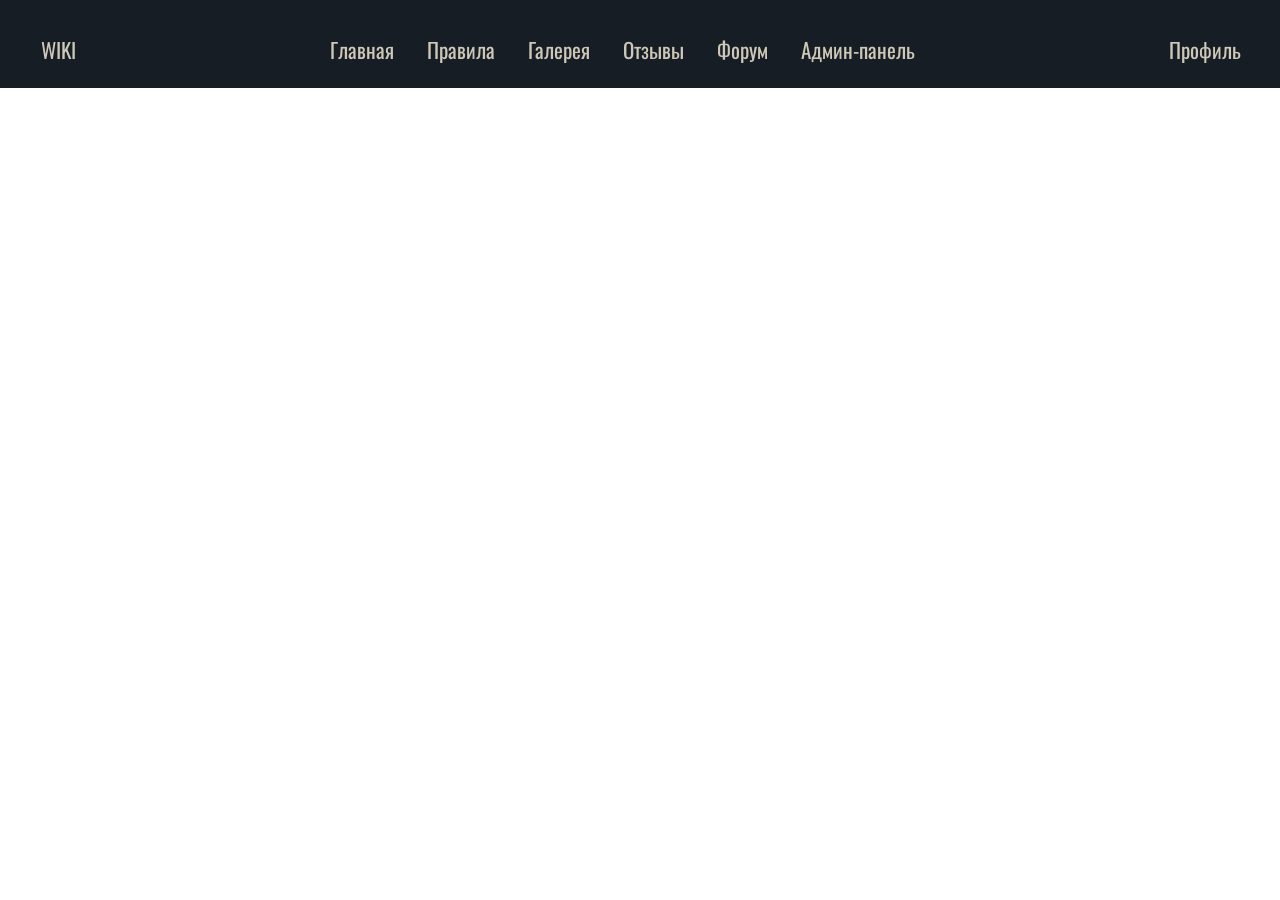
==== index.html @ d4fa2f05 "unfinished site" ====
<!DOCTYPE html>
<html lang="en">

<head>
    <meta charset="UTF-8">
    <meta name="viewport" content="width=device-width, initial-scale=1.0">
    <title>Wiki Зомби в доме</title>
    <link rel="shortcut icon" href="images/favicon.ico" type="image/x-icon">
    <link rel="stylesheet" href="styles/styles.css">
    <link rel="preconnect" href="https://fonts.googleapis.com">
    <link rel="preconnect" href="https://fonts.gstatic.com" crossorigin>
    <link
        href="https://fonts.googleapis.com/css2?family=Inter:ital,opsz,wght@0,14..32,100..900;1,14..32,100..900&family=Noto+Sans:ital,wght@0,100..900;1,100..900&family=Oswald:wght@200..700&display=swap"
        rel="stylesheet">
</head>

<body>
    <header class="header-container">
        <div class="header-style">
            <div>
                <a>WIKI</a>
            </div>
            <div class="nav">
                <a href="index.html" target="_blank">Главная</a>
                <a>Правила</a>
                <a>Галерея</a>
                <a>Отзывы</a>
                <a>Форум</a>
                <a>Админ-панель</a>
            </div>
            <div>
                <a>Профиль</a>
            </div>
        </div>
    </header>

    <div>
        <div>
            <div>
                
            </div>
        </div>
    </div>

    <div>

    </div>

</body>

</html>
---- styles/styles.css ----
* {
    margin: 0;
    padding: 0;
    box-sizing: border-box;
    font-family: "Oswald", sans-serif;
    font-optical-sizing: auto;
    font-style: normal;
}

.header-container{
    background-color: #171d25;
    color: #b8b6b4;
    padding-top: 10px;
}

.header-style {
    margin: auto;
    height: 78px;
    display: flex;
    justify-content: space-between;
    align-items: center;
    padding-left: 41px;
    padding-right: 39px;
}

.nav {
    display: flex;
    align-items: center;
    gap: 33px;
}

.header-style a {
    text-decoration: none;
    color: #CDC8B7;
    font-size: 21px;
}

.nav a:hover {
    color: #BD7436;
    text-decoration: underline;
}
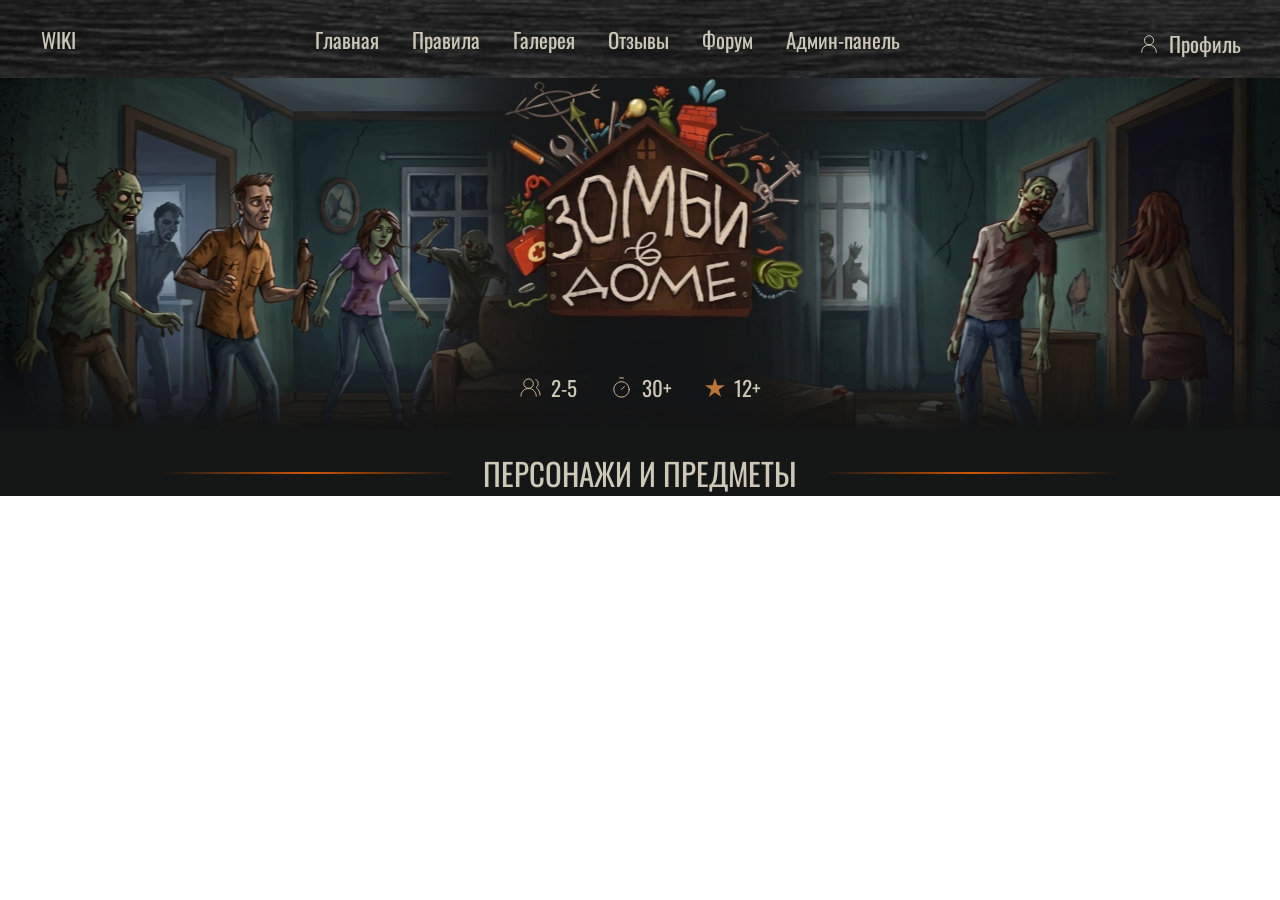
==== commit 8a544fba: "added header" ====
--- a/index.html
+++ b/index.html
@@ -29,21 +29,29 @@
                 <a>Админ-панель</a>
             </div>
             <div>
-                <a>Профиль</a>
+                <a class="icon"><img src="images/user-round.svg">Профиль</a>
             </div>
         </div>
     </header>
 
-    <div>
-        <div>
-            <div>
-                
+    <div class="shoulder-container">
+        <div class="shoulder-style">
+            <div class="shoulder-a">
+                <a><img src="images/users-round.svg">2-5</a>
+                <a><img src="images/timer.svg">30+</a>
+                <a><img src="images/age.svg">12+</a>
             </div>
         </div>
     </div>
 
-    <div>
-
+    <div class="body-container">
+        <div class="body-base">
+            <div class="body-style-one">
+                <div class="line"></div>
+                <a>ПЕРСОНАЖИ И ПРЕДМЕТЫ</a>
+                <div class="line"></div>
+            </div>
+        </div>
     </div>
 
 </body>
--- a/styles/styles.css
+++ b/styles/styles.css
@@ -8,12 +8,14 @@
 }
 
 .header-container{
-    background-color: #171d25;
-    color: #b8b6b4;
-    padding-top: 10px;
-}
+    background-image: url("../images/tree.png");
+    background-size: cover;
+    background-position: center;
+} 
 
 .header-style {
+    max-width: 1289px;
+    width:100%;
     margin: auto;
     height: 78px;
     display: flex;
@@ -38,4 +40,77 @@
 .nav a:hover {
     color: #BD7436;
     text-decoration: underline;
-}+}
+
+.icon {
+    display: inline-flex;
+    align-items: center;
+    gap: 9px;
+    margin-top: 10px;
+}
+
+.shoulder-container {
+    background-image: url("../images/background.svg");
+    background-size: cover;
+    background-position: center;
+}
+
+.shoulder-style {
+    display: flex;
+    height: 352px;
+    max-width: 1200px;
+    width: 100%;
+    margin: 0 auto;
+    padding-top: 256px;
+    text-align: center;
+    justify-content: center;
+}
+
+.shoulder-a{
+    display: flex;
+    align-items: center;
+    gap: 33px;
+}
+
+.shoulder-a a {
+    text-decoration: none;
+    color: #CDC8B7;
+    font-size: 21px;
+    display: inline-flex;
+    align-items: center;
+    gap: 9px;
+    margin-top: 10px;
+}
+
+.body-container {
+    background-color: #151616;
+    color: #CDC8B7;
+    padding-top: 20px;
+}
+
+.body-base {
+    display:flex;
+    height: 100%;
+    width: 100%;
+    justify-content: center;
+    font-size: 31px
+}
+
+.body-style-one {
+    display: flex;
+    justify-content: center;
+    align-items: center;
+    width: 100%;
+    max-width: 974px;
+    gap:27px;
+}
+
+.line {
+    display: flex;
+    width: 100%;
+    max-width: 295px;
+    height: 2px;
+    background: linear-gradient(to right, rgba(255, 102, 0, 0) 0%, rgba(255, 102, 0, 0.8) 50%, rgba(255, 102, 0, 0) 100%);
+    margin: 20px 0px;
+}
+
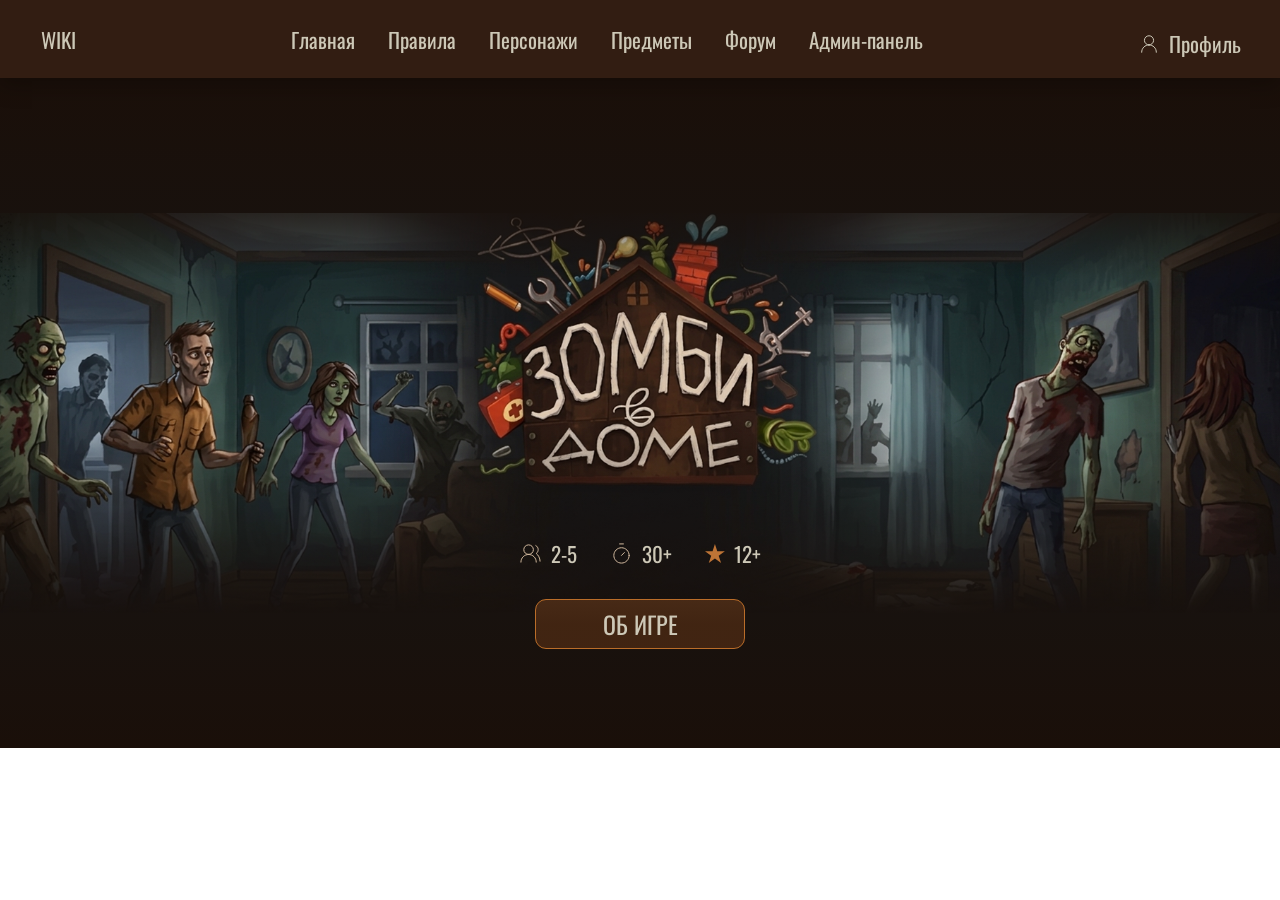
==== commit a356f962: "added admin.html," ====
--- a/index.html
+++ b/index.html
@@ -21,12 +21,12 @@
                 <a>WIKI</a>
             </div>
             <div class="nav">
-                <a href="index.html" target="_blank">Главная</a>
+                <a href="index.html" target="_self">Главная</a>
                 <a>Правила</a>
-                <a>Галерея</a>
-                <a>Отзывы</a>
+                <a>Персонажи</a>
+                <a>Предметы</a>
                 <a>Форум</a>
-                <a>Админ-панель</a>
+                <a href="admin.html" target="_self">Админ-панель</a>
             </div>
             <div>
                 <a class="icon"><img src="images/user-round.svg">Профиль</a>
@@ -36,20 +36,17 @@
 
     <div class="shoulder-container">
         <div class="shoulder-style">
-            <div class="shoulder-a">
-                <a><img src="images/users-round.svg">2-5</a>
-                <a><img src="images/timer.svg">30+</a>
-                <a><img src="images/age.svg">12+</a>
-            </div>
-        </div>
-    </div>
-
-    <div class="body-container">
-        <div class="body-base">
-            <div class="body-style-one">
-                <div class="line"></div>
-                <a>ПЕРСОНАЖИ И ПРЕДМЕТЫ</a>
-                <div class="line"></div>
+            <div>
+                <div class="shoulder-a">
+                    <a><img src="images/users-round.svg">2-5</a>
+                    <a><img src="images/timer.svg">30+</a>
+                    <a><img src="images/age.svg">12+</a>
+                </div>
+                <div class="shoulder-button">
+                    <button type="button">
+                        <span>ОБ ИГРЕ</span>
+                    </button>
+                </div>
             </div>
         </div>
     </div>
--- a/styles/styles.css
+++ b/styles/styles.css
@@ -5,12 +5,14 @@
     font-family: "Oswald", sans-serif;
     font-optical-sizing: auto;
     font-style: normal;
+    
 }
 
 .header-container{
-    background-image: url("../images/tree.png");
-    background-size: cover;
-    background-position: center;
+    background-color: #321d12;
+    box-shadow: 0 8px 20px rgba(0, 0, 0, 0.25);
+    position: relative;
+    z-index: 1;
 } 
 
 .header-style {
@@ -50,20 +52,33 @@
 }
 
 .shoulder-container {
-    background-image: url("../images/background.svg");
-    background-size: cover;
-    background-position: center;
+    background-color: #151616;
+    background-image: 
+        linear-gradient(
+            to bottom,
+            #1A0F09 0%,
+            rgba(26, 15, 9, 0.7) 20%,
+            transparent 30%
+        ),
+        linear-gradient(
+            to bottom,
+            transparent 50%,
+            rgba(26, 15, 9, 0.4) 70%,
+            #1A0F09 100%
+        ),
+        url("../images/background.png");
+    background-size: 115% auto;
+    background-position: 55% center;
+    background-repeat: no-repeat;
 }
 
 .shoulder-style {
     display: flex;
-    height: 352px;
-    max-width: 1200px;
-    width: 100%;
-    margin: 0 auto;
-    padding-top: 256px;
-    text-align: center;
-    justify-content: center;
+    max-height: 100%;
+    height: 670px;
+    max-width: 100%;
+    justify-content: center;
+    padding-top: 450px;
 }
 
 .shoulder-a{
@@ -81,6 +96,249 @@
     gap: 9px;
     margin-top: 10px;
 }
+
+.shoulder-button {
+    display: flex;
+    justify-content: center;
+    padding-top: 30px;
+    text-align: center;
+}
+
+.shoulder-button button {
+    display: inline-flex;
+    background: linear-gradient( rgba(83, 48, 24, 0.8) 0%, rgba(75, 41, 19, 0.8) 50%);
+    width: 210px;
+    height: 50px;
+    align-items: center;
+    justify-content: center;
+    border-color: #3d240e;
+    border-radius: 11px;
+    border: 1px solid #ba6d29;
+    transition: box-shadow 0.3s ease, border-color 0.3s ease;
+}
+
+.shoulder-button button:hover {
+    border-color: #BD7436;
+    box-shadow:
+        0 0 5px #BD7436,
+        0 0 12px rgba(189, 116, 54, 0.6),
+        0 0 20px rgba(189, 116, 54, 0.3);
+}
+
+.shoulder-button span {
+    text-decoration: none;
+    color: #CDC8B7;
+    font-size: 24px;
+}
+
+.shoulder-button span:hover {
+    color: #BD7436;
+    text-decoration:dashed;
+}
+
+
+
+.admin-container {
+    background: #1A0F09;
+    color: #CDC8B7;
+    padding-top: 10px;
+    width: 100%;
+    max-width: none;
+    min-height: 100vh;
+}
+
+.admin-title {
+    display: flex;
+    align-items: center;
+    justify-content: center;
+    gap: 25px;
+    margin-bottom: 15px;
+
+    color: #BD7436;
+    font-size: 32px;
+    font-weight: 500px;
+    text-transform: uppercase;
+    text-align: center;
+}
+
+.admin-title::before,
+.admin-title::after {
+    content: "";
+    height: 2px;
+    flex: 1;
+
+    background: linear-gradient(
+        to right,
+        transparent,
+        #BD7436
+    );
+}
+
+.admin-title::after {
+    background: linear-gradient(
+        to left,
+        transparent,
+        #BD7436
+    );
+}
+
+.admin-content {
+    display: grid;
+    grid-template-columns: minmax(0, 1fr) 270px;
+    gap: 100px;
+    align-items: start;
+    padding-left: 50px;
+    padding-right: 35px;
+}
+
+.table-container {
+    width: 100%;
+    overflow-x: auto;
+    border-radius: 10px 10px 0 0;
+}
+
+.admin-table {
+    width: 100%;
+    border-collapse: collapse;
+    text-align: left;
+    font-size: 21px;
+}
+
+.admin-table th {
+    background-color: #414141;
+    color: #CDC8B7;
+    font-weight: 500;
+    height: 78px;
+    padding: 15px 20px;
+    white-space: nowrap;
+}
+
+.admin-table td {
+    height: 67px;
+    padding: 12px 20px;
+    white-space: nowrap;
+}
+
+.admin-table tbody tr:nth-child(odd) {
+    background-color: rgba(55, 57, 60, 0.85);
+}
+
+.admin-table tbody tr:nth-child(even) {
+    background-color: rgba(26, 26, 26, 0.55);
+}
+
+.admin-table tbody tr {
+    transition: background-color 0.3s ease;
+}
+
+.admin-table tbody tr:hover {
+    background-color: rgba(105, 75, 48, 0.65);
+}
+
+.actions {
+    display: flex;
+    align-items: center;
+    gap: 12px;
+}
+
+.action-button {
+    width: 44px;
+    height: 44px;
+    border: none;
+    border-radius: 50%;
+    background-color: #292522;
+    color: #CDC8B7;
+    font-size: 25px;
+    cursor: pointer;
+    box-shadow: 0 0 12px rgba(189, 116, 54, 0.4);
+    transition: all 0.3s ease;
+}
+
+.action-button:hover {
+    color: #BD7436;
+    box-shadow: 0 0 18px rgba(189, 116, 54, 0.9);
+}
+
+.add-panel {
+    width: 270px;
+    padding: 15px 20px 20px;
+    background: linear-gradient(
+        135deg,
+        #493126,
+        #241711
+    );
+    border: 2px solid #76513A;
+    border-radius: 12px;
+    box-shadow:
+        0 0 12px rgba(0, 0, 0, 0.7),
+        inset 0 0 10px rgba(189, 116, 54, 0.1);
+}
+
+.add-panel h2 {
+    font-size: 23px;
+    line-height: 1.2;
+    font-weight: 500;
+    margin-bottom: 8px;
+}
+
+.add-panel label {
+    display: block;
+    font-size: 19px;
+    margin-top: 8px;
+    margin-bottom: 3px;
+}
+
+.add-panel input,
+.add-panel select {
+    width: 100%;
+    height: 37px;
+    background-color: #292522;
+    color: #CDC8B7;
+    border: 2px solid #BD7436;
+    border-radius: 20px;
+    padding: 5px 12px;
+    outline: none;
+    box-shadow: 0 0 8px rgba(189, 116, 54, 0.5);
+    transition: box-shadow 0.3s ease;
+}
+
+.add-panel input:focus,
+.add-panel select:focus {
+    box-shadow: 0 0 15px rgba(189, 116, 54, 0.9);
+}
+
+.form-hint {
+    font-size: 13px;
+    line-height: 1.3;
+    color: #B9A994;
+    margin-top: 7px;
+}
+
+.add-button {
+    width: 100%;
+    height: 43px;
+    margin-top: 20px;
+    background: linear-gradient( #533018, #4B2913);
+    border: 1px solid #3d240e;
+    border-radius: 9px;
+    color: #CDC8B7;
+    font-size: 21px;
+}
+
+.add-button:hover {
+    border-color: #BD7436;
+    box-shadow: 0 0 12px rgba(189, 116, 54, 0.8);
+}
+
+.add-button span:hover {
+    color: #BD7436;
+    text-decoration:dashed;
+}
+
+
+
+
+
 
 .body-container {
     background-color: #151616;
